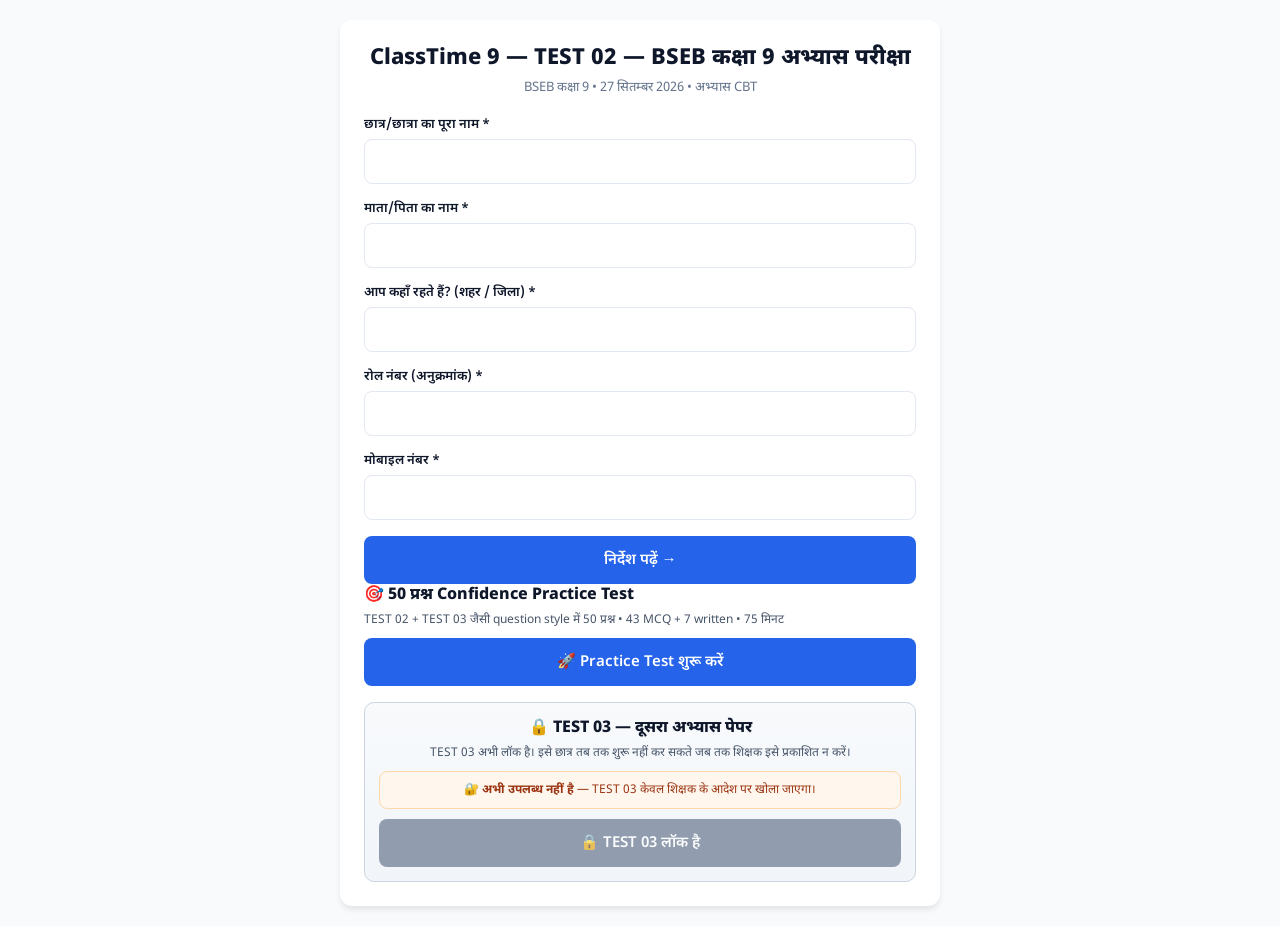
==== index.html @ c9197b89 "Add 50-question confidence practice test UI" ====
<!DOCTYPE html>
<html lang="hi">
<head>
  <meta charset="UTF-8" />
  <meta name="viewport" content="width=device-width, initial-scale=1.0" />
  <title>ClassTime 9 — TEST 02 — BSEB कक्षा 9 अभ्यास परीक्षा</title>
  <link rel="preconnect" href="https://fonts.googleapis.com">
  <link rel="preconnect" href="https://fonts.gstatic.com" crossorigin>
  <link href="https://fonts.googleapis.com/css2?family=Noto+Sans+Devanagari:wght@400;500;600;700;800&display=swap" rel="stylesheet">
  <link rel="stylesheet" href="style.css">
</head>
<body>

  <div id="screen-registration" class="screen active">
    <div class="auth-container">
      <div class="brand-header">
        <h1 id="registrationTestTitle">ClassTime 9 — TEST 02 — BSEB कक्षा 9 अभ्यास परीक्षा</h1>
        <p id="registrationTestSubtext" class="subtext">BSEB कक्षा 9 • 27 सितम्बर 2026 • अभ्यास CBT</p>
      </div>
      <div id="recoveryNotice" style="display:none; background:#fff7ed; border:1px solid #fed7aa; color:#9a3412; padding:12px 14px; border-radius:8px; margin-bottom:16px; font-size:14px; text-align:left;">
        <strong>↩️ पिछली परीक्षा मिली है</strong><br>
        आपके पहले से चुने गए उत्तर और परीक्षा की प्रगति इस डिवाइस पर सुरक्षित हैं। आगे बढ़ने पर परीक्षा वहीं से जारी होगी।
      </div>
      <form onsubmit="handleRegistration(event)">
        <div class="form-group"><label>छात्र/छात्रा का पूरा नाम *</label><input type="text" id="candidateName" required /></div>
        <div class="form-group"><label>माता/पिता का नाम *</label><input type="text" id="parentName" required /></div>
        <div class="form-group"><label>आप कहाँ रहते हैं? (शहर / जिला) *</label><input type="text" id="liveLocation" required /></div>
        <div class="form-group"><label>रोल नंबर (अनुक्रमांक) *</label><input type="text" id="rollNo" required /></div>
        <div class="form-group"><label>मोबाइल नंबर *</label><input type="tel" id="mobileNo" pattern="[0-9]{10}" required /></div>
        <button type="submit" class="btn btn-primary">निर्देश पढ़ें &rarr;</button>
      </form>
      <div id="practice50LaunchCard" class="practice50-launch-card">
        <div style="font-weight:800; margin-bottom:5px;">🎯 50 प्रश्न Confidence Practice Test</div>
        <div style="font-size:12px; line-height:1.5; color:#475569; margin-bottom:9px;">
          TEST 02 + TEST 03 जैसी question style में 50 प्रश्न • 43 MCQ + 7 written • 75 मिनट
        </div>
        <div class="btn-row" style="margin-top:0;">
          <button type="button" class="btn btn-primary" onclick="openPractice50StudentMode()">🚀 Practice Test शुरू करें</button>
        </div>
      </div>

      <div id="test03ReleaseCard" class="preview-entry test03-release-card is-locked">
        <div style="font-weight:800; margin-bottom:5px;">🔒 TEST 03 — दूसरा अभ्यास पेपर</div>
        <div style="font-size:12px; line-height:1.5; color:#475569; margin-bottom:9px;">
          TEST 03 अभी लॉक है। इसे छात्र तब तक शुरू नहीं कर सकते जब तक शिक्षक इसे प्रकाशित न करें।
        </div>
        <div id="test03LockNotice" class="test03-lock-notice" role="status">
          🔐 <strong>अभी उपलब्ध नहीं है</strong> — TEST 03 केवल शिक्षक के आदेश पर खोला जाएगा।
        </div>
        <div class="btn-row" style="margin-top:0;">
          <button id="test03StudentStartBtn" type="button" class="btn btn-primary" disabled aria-disabled="true">🔒 TEST 03 लॉक है</button>
        </div>
      </div>
      </div>
    </div>
  </div>

  <div id="screen-test03-preview" class="screen">
    <div class="auth-container">
      <div class="brand-header">
        <h1>TEST 03 — Preview</h1>
        <p class="subtext">Teacher/Draft Preview • यह पेपर अभी प्रकाशित परीक्षा के रूप में उपलब्ध नहीं है।</p>
      </div>
      <div class="instruction-card" style="text-align:left;">
        <strong>TEST 03 Preview + Student Mode</strong>
        <p style="margin-top:8px; line-height:1.6;">
          यहाँ पूरा TEST 03 question paper, image-based questions, options और answer key देख सकते हैं और उसी paper को Student Mode में खोलकर वास्तविक उत्तर भी दे सकते हैं।
        </p>
        <p style="margin-top:8px; line-height:1.6; color:#92400e;">
          ध्यान दें: GitHub Pages पर client-side preview को पूरी तरह private नहीं माना जा सकता। इसे केवल draft/teacher convenience के लिए उपयोग करें।
        </p>
      </div>
      <div id="test03PreviewContent" style="margin-top:16px;"></div>
      <div class="btn-row">
        <button class="btn btn-outline" onclick="goToScreen('screen-registration')">&larr; मुख्य पृष्ठ</button>
      </div>
    </div>
  </div>

  <div id="screen-instructions" class="screen">
    <div class="auth-container">
      <div class="brand-header">
        <h1>सामान्य निर्देश</h1>
        <p id="instructionTestName" class="subtext">ClassTime 9 — TEST 02 — BSEB कक्षा 9 अभ्यास परीक्षा</p>
      </div>
      <div class="instruction-card">
        <strong>परीक्षा का विवरण:</strong>
        <ul id="instructionList" class="instruction-list">
          <li><strong>कुल समय:</strong> 2 घंटे 30 मिनट (150 मिनट)</li>
          <li><strong>कुल प्रश्न:</strong> 100 प्रश्न — 86 बहुविकल्पीय + 14 लिखित-उत्तर</li>
          <li><strong>कुल स्कोर:</strong> 86 अंक (केवल बहुविकल्पीय प्रश्न)</li>
          <li><strong>गणित:</strong> 12 MCQ + 2 लिखित-उत्तर = 14 प्रश्न</li>
          <li><strong>विज्ञान:</strong> 12 MCQ + 2 लिखित-उत्तर = 14 प्रश्न</li>
           <li><strong>संस्कृत:</strong> 6 MCQ + 2 लिखित-उत्तर = 8 प्रश्न</li>
           <li><strong>सामाजिक विज्ञान:</strong> 12 MCQ + 2 लिखित-उत्तर = 14 प्रश्न</li>
          <li><strong>English:</strong> 16 MCQ + 2 लिखित-उत्तर = 18 प्रश्न</li>
           <li><strong>तर्कशक्ति:</strong> 12 MCQ + 2 लिखित-उत्तर = 14 प्रश्न</li>
          <li><strong>हिन्दी:</strong> 16 MCQ + 2 लिखित-उत्तर = 18 प्रश्न</li>
          <li><strong>प्रश्न का प्रकार:</strong> MCQ में एक सही विकल्प चुनें; subjective प्रश्न का उत्तर कॉपी में लिखें और checkbox पर टिक करें।</li>
          <li><strong>नकारात्मक अंकन:</strong> गलत उत्तर के लिए कोई नकारात्मक अंक नहीं है।</li>
          <li><strong>उत्तर सेव करें:</strong> अगला प्रश्न खोलने से पहले अपना चुना हुआ विकल्प जाँच लें।</li>
          <li><strong>रिव्यू:</strong> संदेह वाले प्रश्न को “रिव्यू के लिए मार्क करें” करके बाद में वापस आ सकते हैं।</li>
          <li><strong>उत्तर मिटाना:</strong> “उत्तर मिटाएं” से वर्तमान प्रश्न का चयन हटाया जा सकता है।</li>
          <li><strong>तकनीकी सावधानी:</strong> परीक्षा के दौरान ब्राउज़र टैब बार-बार बंद/रीलोड न करें।</li>
          <li><strong>सबमिशन:</strong> समय पूरा होने पर परीक्षा स्वतः सबमिट हो सकती है।</li>
          <li><strong>लिखित-उत्तर:</strong> 14 subjective questions के उत्तर परीक्षा स्क्रीन पर टाइप नहीं करने हैं। हर ऐसे प्रश्न का उत्तर अपनी कॉपी में लिखें और “मैंने कॉपी में उत्तर लिख लिया है” पर टिक करें।</li><li><strong>ईमेल:</strong> केवल objective answers और लिखित-उत्तर के marked status का रिकॉर्ड स्वचालित submission में जाता है।</li>
        </ul>
        <div class="highlight-rule">💡 यह एक अभ्यास/डायग्नोस्टिक मॉक टेस्ट है। प्रत्येक प्रश्न के चार विकल्पों में से एक सही उत्तर चुनें।</div>
      </div>
      <label class="checkbox-agree"><input type="checkbox" id="agreeRules" onchange="document.getElementById('startTestBtn').disabled = !this.checked;" /><span>मैंने सभी निर्देश पढ़ लिए हैं और परीक्षा शुरू करने के लिए तैयार हूँ।</span></label>
      <div class="btn-row">
        <button class="btn btn-outline" onclick="goToScreen('screen-registration')">&larr; पीछे</button>
        <button id="startTestBtn" class="btn btn-primary" disabled onclick="startTest()">परीक्षा शुरू करें &rarr;</button>
      </div>
    </div>
  </div>

  <div id="screen-exam" class="screen">
    <header class="exam-header">
      <div style="min-width:0;">
        <div style="font-size: 15px; font-weight: 700;" id="examHeaderName">छात्र का नाम</div>
        <div id="examTestName" style="font-size:10px; opacity:.82; white-space:nowrap; overflow:hidden; text-overflow:ellipsis;">ClassTime 9 — TEST 02</div>
      </div>
      <div id="connectionStatus" style="font-size:12px; font-weight:700; padding:5px 9px; border-radius:999px; background:#dcfce7; color:#166534;">🟢 Online</div>
      <div class="timer-container" id="timerDisplay">02:30:00</div>
    </header>
    <div class="exam-body">
      <main class="exam-main">
        <div class="section-pills" id="sectionPillsContainer"></div>
        <div style="margin-bottom: 10px; display: flex; justify-content: space-between;">
          <span class="q-number" id="questionTitle">प्रश्न 1</span>
          <span style="font-size: 13px; background:#f1f5f9; padding:4px 8px; border-radius:4px; color: #475569; font-weight:bold;" id="questionMarksTag">1 अंक</span>
        </div>
        <div class="question-content" id="questionText">लोड हो रहा है...</div>
        <div id="answerInteractionArea"></div>
        <div class="btn-row" style="margin-top: 20px; border-top: 1px solid #e2e8f0; padding-top: 15px;">
          <button class="btn btn-warning" onclick="markForReview()">रिव्यू के लिए मार्क करें</button>
          <button class="btn btn-outline" onclick="clearCurrentResponse()">उत्तर मिटाएं</button>
        </div>
        <div class="btn-row">
          <button class="btn btn-outline" id="prevBtn" onclick="navigateQuestion(-1)">&larr; पिछला</button>
          <button class="btn btn-primary" onclick="saveAndNext()">सेव करें और अगला &rarr;</button>
        </div>
      </main>
      <aside class="exam-sidebar">
        <div style="font-size: 13px; font-weight: bold; margin-bottom: 10px; text-align: center;">प्रश्न पैलेट (Question Palette)</div>
        <div class="palette-grid" id="paletteGrid"></div>
        <button class="btn btn-success" style="margin-top: 10px;" onclick="confirmSubmitTest()">परीक्षा सबमिट करें</button>
      </aside>
    </div>
  </div>

  <div id="screen-summary" class="screen">
    <div class="auth-container" style="text-align: center;">
      <h1 id="summaryTestTitle" style="color: #10b981; font-size: 26px;">🎉 ClassTime 9 — TEST 02 — BSEB कक्षा 9 अभ्यास परीक्षा सफलतापूर्वक सबमिट हो गया!</h1>
      <p id="summarySubtext" class="subtext">100 प्रश्नों का CBT पूरा हुआ — 86 MCQ स्कोर किए जाते हैं और 14 subjective उत्तर कॉपी में लिखे जाते हैं।</p>
      <div style="background:#eff6ff; border:1px solid #bfdbfe; border-radius:8px; padding:12px; margin:16px 0; font-size:13px; font-weight:700;">
        <span id="summaryExamName">📘 परीक्षा: ClassTime 9 — TEST 02 — BSEB कक्षा 9 अभ्यास परीक्षा</span>
      </div>
      <div class="stat-row">
        <div class="stat-box"><div class="num" id="statMcqScore">0 / 86</div><div style="font-size: 12px; margin-top:5px;">MCQ स्कोर</div></div>
        <div class="stat-box"><div class="num" id="statPercentage">0%</div><div style="font-size: 12px; margin-top:5px;">प्रतिशत</div></div>
      </div>
      <div class="stat-row">
        <div class="stat-box"><div class="num" id="statAttempted">0 / 86</div><div style="font-size: 12px; margin-top:5px;">MCQ प्रयास</div></div>
        <div class="stat-box"><div class="num" id="statUnanswered">0</div><div style="font-size: 12px; margin-top:5px;">अनुत्तरित MCQ</div></div>
      </div>
      <div class="stat-row">
        <div class="stat-box"><div class="num" id="statWrong">0</div><div style="font-size: 12px; margin-top:5px;">गलत MCQ</div></div>
        <div class="stat-box"><div class="num" id="statTimeSpent">--:--</div><div style="font-size: 12px; margin-top:5px;">लिया गया समय</div></div>
      </div>
      <div class="stat-row"><div class="stat-box"><div class="num" id="statSubjectiveMarked">0 / 14</div><div style="font-size: 12px; margin-top:5px;">कॉपी में लिखे चिन्हित</div></div><div class="stat-box"><div class="num" id="statMaxMarks">86 / 86</div><div style="font-size: 12px; margin-top:5px;">MCQ अधिकतम अंक</div></div></div><div id="subjectScoreBreakdown" style="display:grid; grid-template-columns:repeat(2,minmax(0,1fr)); gap:10px; margin:0 0 20px; text-align:center;"></div>
      <div style="text-align: left; background: #f8fafc; padding: 15px; border-radius: 8px; margin-bottom: 20px; font-size: 14px;">⚠️ <strong>महत्वपूर्ण निर्देश:</strong><br>अपने परिणाम की समीक्षा करें और गलत प्रश्नों को दोबारा हल करें।</div>
      <div id="emailStatus" class="email-status">आपके उत्तर शिक्षक के ईमेल पर स्वचालित रूप से भेजे जाएँगे।</div>
    </div>
  </div>

  <script src="questions.js"></script>
  <script src="test03-questions-maths.js"></script>
  <script src="test03-questions-science.js"></script>
  <script src="test03-questions-hindi.js"></script>
  <script src="test03-questions-sanskrit.js"></script>
  <script src="test03-questions-social.js"></script>
  <script src="test03-questions-english.js"></script>
  <script src="test03-questions-reasoning.js"></script>
  <script src="test-practice-questions.js"></script>
  <script src="test-paper-integrity.js"></script>
  <script src="app.js"></script>
  <script src="submission-queue.js"></script>
  <script>
    // Fill the registration form from the recovered attempt.
    window.addEventListener('load', () => {
      try {
        const recoveryKey = typeof getActiveRecoveryKey === 'function' ? getActiveRecoveryKey() : 'class9_cbt_active_exam_v1';
        const raw = localStorage.getItem(recoveryKey);
        if (raw) {
          const state = JSON.parse(raw);
          if (state && state.userProfile && state.examDeadlineMs && state.examDeadlineMs > Date.now()) {
            const p = state.userProfile;
            if (p.name) document.getElementById('candidateName').value = p.name;
            if (p.parent) document.getElementById('parentName').value = p.parent;
            if (p.location) document.getElementById('liveLocation').value = p.location;
            if (p.roll) document.getElementById('rollNo').value = p.roll;
            if (p.mobile) document.getElementById('mobileNo').value = p.mobile;
          }
        }
      } catch (error) {
        console.warn('Could not prefill recovered registration:', error);
      }

      if ('serviceWorker' in navigator) {
        navigator.serviceWorker.register('./service-worker.js').catch(error => {
          console.warn('Offline app shell registration failed:', error);
        });
      }

      const updateConnectionStatus = () => {
        const el = document.getElementById('connectionStatus');
        if (!el) return;
        if (navigator.onLine) {
          el.innerText = '🟢 Online';
          el.style.background = '#dcfce7';
          el.style.color = '#166534';
        } else {
          el.innerText = '🟠 Offline — उत्तर सुरक्षित हैं';
          el.style.background = '#ffedd5';
          el.style.color = '#9a3412';
        }
      };
      window.addEventListener('online', updateConnectionStatus);
      window.addEventListener('offline', updateConnectionStatus);
      updateConnectionStatus();
    });
  </script>
</body>
</html>
---- style.css ----
:root {
  --primary: #2563eb;
  --primary-dark: #1d4ed8;
  --primary-light: #dbeafe;
  --bg: #f8fafc;
  --surface: #ffffff;
  --text-main: #0f172a;
  --text-muted: #64748b;
  --border: #e2e8f0;
  --answered: #10b981;
  --unanswered: #ef4444;
  --review: #8b5cf6;
  --not-visited: #94a3b8;
  --radius: 12px;
}

* {
  box-sizing: border-box;
  margin: 0;
  padding: 0;
  font-family: 'Noto Sans Devanagari', sans-serif;
}

body {
  background-color: var(--bg);
  color: var(--text-main);
  min-height: 100vh;
  display: flex;
  flex-direction: column;
}

.screen { display: none; width: 100%; height: 100%; }
.screen.active { display: flex; flex-direction: column; }
.auth-container {
  max-width: 600px;
  margin: 20px auto;
  padding: 24px;
  background: var(--surface);
  border-radius: var(--radius);
  box-shadow: 0 4px 6px -1px rgba(0,0,0,0.1);
  width: 95%;
}
.brand-header { text-align: center; margin-bottom: 20px; }
h1 { font-size: 22px; font-weight: 800; color: #0f172a; }
p.subtext { color: var(--text-muted); font-size: 13px; margin-top: 6px; }
.form-group { margin-bottom: 16px; }
.form-group label { display: block; font-size: 13px; font-weight: 600; margin-bottom: 6px; }
.form-group input { width: 100%; padding: 12px; border: 1.5px solid var(--border); border-radius: 8px; font-size: 14px; }
.form-group input:focus { outline: none; border-color: var(--primary); }
.btn { display: inline-flex; align-items: center; justify-content: center; padding: 14px 20px; font-size: 15px; font-weight: 600; border-radius: 8px; border: none; cursor: pointer; transition: 0.2s; width: 100%; }
.btn-primary { background: var(--primary); color: #fff; }
.btn-outline { background: transparent; border: 1.5px solid var(--border); color: var(--text-main); }
.btn-warning { background: var(--review); color: #fff; }
.btn-success { background: var(--answered); color: white; }
.btn-row { display: flex; gap: 10px; margin-top: 15px; flex-wrap: wrap; }
.btn-row .btn { flex: 1; min-width: 120px; }
.instruction-card { background: #f8fafc; border: 1px solid var(--border); padding: 16px; border-radius: 8px; font-size: 13px; line-height: 1.6; }
.highlight-rule { background: #fef3c7; border-left: 4px solid #f59e0b; padding: 10px; margin: 10px 0; font-weight: 600; color: #92400e; }
.checkbox-agree { display: flex; align-items: flex-start; gap: 10px; font-size: 13px; margin: 16px 0; }
.exam-header { background: #1e293b; color: #fff; padding: 12px 16px; display: flex; justify-content: space-between; align-items: center; position: sticky; top: 0; z-index: 50; }
.timer-container { font-family: monospace; font-size: 18px; font-weight: 700; background: rgba(255,255,255,0.1); padding: 6px 12px; border-radius: 6px; }
.exam-body { display: flex; flex: 1; overflow: hidden; flex-direction: column; }
.exam-main { flex: 1; overflow-y: auto; padding: 16px; background: #fff; }
.section-pills { display: flex; gap: 8px; overflow-x: auto; padding-bottom: 10px; margin-bottom: 16px; white-space: nowrap; }
.pill-btn { padding: 6px 12px; border-radius: 6px; font-size: 13px; border: 1px solid var(--border); background: #f8fafc; cursor: pointer; }
.pill-btn.active { background: var(--primary); color: white; }
.q-number { font-size: 16px; font-weight: 700; }
.question-content { font-size: 16px; line-height: 1.5; font-weight: 600; margin-bottom: 20px; }

/* Passage-based questions */
.passage-box { background: #f8fafc; border: 1px solid var(--border); border-left: 4px solid var(--primary); border-radius: 10px; padding: 16px; margin-bottom: 18px; font-weight: 500; }
.passage-label { font-size: 12px; font-weight: 800; letter-spacing: .05em; margin-bottom: 8px; color: var(--primary); }
.passage-text { font-size: 15px; line-height: 1.75; font-weight: 500; white-space: pre-wrap; }
.question-prompt { margin-top: 14px; font-weight: 700; }

.options-container { display: flex; flex-direction: column; gap: 10px; margin-bottom: 20px; }
.option-item { display: flex; align-items: center; padding: 12px; border: 1.5px solid var(--border); border-radius: 8px; cursor: pointer; background: #fff; }
.option-item.selected { border-color: var(--primary); background: #ebf5ff; }
.option-item input { margin-right: 12px; transform: scale(1.2); }
.subjective-instruction-box { background: #f0fdf4; border: 1.5px dashed #22c55e; border-radius: 8px; padding: 16px; text-align: center; }
.written-checkbox-label { display: inline-flex; align-items: center; gap: 8px; padding: 10px; background: #fff; border: 1.5px solid #22c55e; border-radius: 8px; font-weight: 600; font-size: 13px; color: #166534; margin-top: 10px; width: 100%; justify-content: center; cursor:pointer;}
.written-checkbox-label input { transform: scale(1.2); accent-color: #22c55e; }
.exam-sidebar { background: #f8fafc; border-top: 1px solid var(--border); padding: 16px; display: flex; flex-direction: column; }
.palette-grid { display: grid; grid-template-columns: repeat(auto-fill, minmax(40px, 1fr)); gap: 8px; max-height: 150px; overflow-y: auto; margin-bottom: 10px;}
.palette-btn { aspect-ratio: 1; border-radius: 6px; border: none; font-size: 12px; font-weight: 700; color: #fff; cursor: pointer; }
.status-not-visited { background: var(--not-visited); }
.status-answered { background: var(--answered); }
.status-unanswered { background: var(--unanswered); }
.status-review { background: var(--review); }
.palette-subjective { outline: 2px dashed #f59e0b; outline-offset: -3px; }
.active-q { box-shadow: 0 0 0 3px #0f172a !important; }
.stat-row { display: flex; gap: 10px; margin: 20px 0; text-align: center; }
.stat-box { flex: 1; padding: 16px 10px; background: #f8fafc; border: 1px solid var(--border); border-radius: 8px; }
.stat-box .num { font-size: 20px; font-weight: 800; color: var(--primary); }
@media (min-width: 768px) {
  .exam-body { flex-direction: row; height: calc(100vh - 60px); }
  .exam-sidebar { width: 300px; border-top: none; border-left: 1px solid var(--border); height: 100%; }
  .palette-grid { max-height: unset; flex: 1; }
}
html { -webkit-text-size-adjust: 100%; }
button, input { touch-action: manipulation; }
button { min-height: 44px; }
input { min-height: 44px; }
.instruction-list { margin: 10px 0 0 20px; padding-right: 4px; }
.instruction-list li { margin: 7px 0; }
.email-status { margin-top: 14px; padding: 12px; border-radius: 8px; font-size: 13px; line-height: 1.5; background: #eff6ff; border: 1px solid #bfdbfe; }
.email-status.success { background: #ecfdf5; border-color: #86efac; color: #166534; }
.email-status.warning { background: #fffbeb; border-color: #fcd34d; color: #92400e; }
.email-status.error { background: #fef2f2; border-color: #fca5a5; color: #991b1b; }
@media (max-width: 767px) {
  body { min-height: 100dvh; overflow-x: hidden; }
  .auth-container { width: min(100% - 20px, 560px); margin: 10px auto; padding: 18px 14px; border-radius: 10px; }
  h1 { font-size: 20px; }
  p.subtext { font-size: 12px; }
  .form-group { margin-bottom: 13px; }
  .form-group input { font-size: 16px; padding: 11px; }
  .instruction-card { font-size: 13px; padding: 13px; line-height: 1.55; }
  .checkbox-agree { font-size: 12px; line-height: 1.45; }
  .exam-header { padding: 9px 10px; gap: 8px; }
  #examHeaderName { max-width: 55vw; overflow: hidden; text-overflow: ellipsis; white-space: nowrap; }
  .timer-container { font-size: 16px; padding: 6px 8px; }
  .exam-main { padding: 11px; }
  .section-pills { gap: 6px; margin-bottom: 12px; scrollbar-width: thin; }
  .pill-btn { flex: 0 0 auto; min-height: 40px; padding: 7px 10px; }
  .question-content { font-size: 15px; line-height: 1.6; margin-bottom: 14px; }
  .passage-box { padding: 13px; margin-bottom: 14px; }
  .passage-text { font-size: 14px; line-height: 1.7; }
  .question-prompt { margin-top: 12px; }
  .option-item { min-height: 50px; padding: 11px; font-size: 14px; line-height: 1.45; }
  .option-item input { flex: 0 0 auto; margin-right: 9px; }
  .btn-row { gap: 8px; margin-top: 10px; }
  .btn-row .btn { min-width: 0; padding: 11px 9px; font-size: 13px; }
  .exam-sidebar { padding: 10px; }
  .palette-grid { grid-template-columns: repeat(10, minmax(30px, 1fr)); gap: 5px; max-height: 130px; }
  .palette-btn { min-height: 34px; font-size: 11px; }
  .stat-row { flex-direction: column; }
  .screen.active { min-height: 100dvh; }
}
@media (max-width: 380px) {
  .auth-container { padding: 15px 11px; }
  .question-content { font-size: 14px; }
  .btn-row .btn { font-size: 12px; }
  .palette-grid { grid-template-columns: repeat(8, minmax(30px, 1fr)); }
}
@media (min-width: 768px) { .exam-body { height: calc(100dvh - 60px); } }


.preview-entry {
  margin-top: 16px;
  padding: 14px;
  background: #eff6ff;
  border: 1.5px solid #93c5fd;
  border-radius: 10px;
  text-align: center;
}


.test03-preview-toolbar {
  display: flex;
  flex-direction: column;
  gap: 12px;
  margin-bottom: 12px;
}
.test03-preview-meta {
  display: flex;
  flex-direction: column;
  gap: 4px;
}
.test03-preview-meta span {
  color: var(--text-muted);
  font-size: 12px;
}
.test03-preview-actions {
  display: grid;
  grid-template-columns: repeat(4, minmax(0,1fr));
  gap: 8px;
  align-items: end;
}
.test03-preview-actions label {
  font-size: 12px;
  font-weight: 700;
  color: #334155;
}
.test03-preview-actions select {
  display: block;
  width: 100%;
  margin-top: 5px;
  min-height: 42px;
  border: 1px solid var(--border);
  border-radius: 8px;
  background: #fff;
  padding: 8px;
}
.test03-toggle {
  display: flex !important;
  align-items: center;
  gap: 7px;
  min-height: 42px;
  padding: 8px;
  border: 1px solid var(--border);
  border-radius: 8px;
  background: #fff;
}
.test03-toggle input { min-height: auto; }
.test03-print-btn { min-height: 42px !important; }
.test03-preview-warning {
  margin-bottom: 12px;
  padding: 10px 12px;
  border: 1px solid #fcd34d;
  border-radius: 8px;
  background: #fffbeb;
  color: #92400e;
  font-size: 12px;
  line-height: 1.5;
}
.test03-filter-summary {
  margin-bottom: 10px;
  color: #475569;
  font-size: 12px;
}
.test03-question-card {
  background: #fff;
  border: 1px solid var(--border);
  border-radius: 10px;
  padding: 14px;
  margin-bottom: 12px;
  break-inside: avoid;
}
.test03-question-top {
  display: flex;
  flex-wrap: wrap;
  gap: 6px;
  align-items: center;
  margin-bottom: 9px;
}
.test03-qid {
  font-weight: 800;
  color: var(--primary);
}
.test03-subject, .test03-difficulty, .test03-topic {
  font-size: 11px;
  padding: 4px 7px;
  border-radius: 999px;
  background: #f1f5f9;
  color: #475569;
}
.test03-difficulty { font-weight: 700; }
.difficulty-easy { background: #ecfdf5; color: #166534; }
.difficulty-moderate { background: #eff6ff; color: #1d4ed8; }
.difficulty-challenging { background: #fff7ed; color: #9a3412; }
.test03-question-text {
  font-size: 15px;
  font-weight: 700;
  line-height: 1.55;
  margin-bottom: 10px;
}
.test03-passage {
  background: #f8fafc;
  border-left: 4px solid var(--primary);
  border-radius: 8px;
  padding: 12px;
  margin-bottom: 10px;
  font-size: 13px;
  line-height: 1.75;
  white-space: pre-wrap;
}
.test03-passage-title {
  font-size: 11px;
  font-weight: 800;
  color: var(--primary);
  margin-bottom: 5px;
}
.test03-image-wrap {
  border: 1px solid var(--border);
  border-radius: 8px;
  padding: 8px;
  margin: 10px 0;
  background: #fff;
  text-align: center;
}
.test03-image-wrap img {
  display: block;
  max-width: 100%;
  width: min(100%, 620px);
  height: auto;
  margin: 0 auto;
}
.test03-options {
  display: grid;
  gap: 7px;
}
.test03-option {
  display: flex;
  gap: 9px;
  align-items: flex-start;
  border: 1px solid #e2e8f0;
  border-radius: 7px;
  padding: 9px 10px;
  font-size: 13px;
  line-height: 1.5;
}
.test03-letter {
  min-width: 23px;
  height: 23px;
  display: inline-flex;
  align-items: center;
  justify-content: center;
  border-radius: 50%;
  background: #f1f5f9;
  font-weight: 800;
  color: #334155;
}
.test03-answer {
  margin-top: 10px;
  border-left: 4px solid #16a34a;
  padding: 8px 10px;
  background: #f0fdf4;
  color: #166534;
  font-size: 12px;
}
.test03-written-note {
  padding: 10px;
  border: 1px dashed #22c55e;
  border-radius: 8px;
  background: #f0fdf4;
  color: #166534;
  font-size: 12px;
}
@media (max-width: 767px) {
  .test03-preview-actions { grid-template-columns: 1fr 1fr; }
}
@media print {
  body { background: #fff !important; }
  .screen:not(#screen-test03-preview), .test03-preview-toolbar, .test03-preview-warning,
  #screen-test03-preview > .auth-container > .brand-header + .instruction-card,
  #screen-test03-preview > .auth-container > .btn-row { display: none !important; }
  #screen-test03-preview { display: block !important; }
  #screen-test03-preview .auth-container { box-shadow: none; max-width: none; width: 100%; margin: 0; padding: 0; }
  .test03-question-card { border: 0; margin-bottom: 18px; padding: 0 0 10px; }
  .test03-question-text { font-size: 12px; }
  .test03-option, .test03-passage, .test03-written-note { font-size: 11px; }
}


/* TEST 03 preview responsiveness */
#screen-test03-preview .auth-container {
  width: min(96%, 1180px);
  max-width: 1180px;
}
#screen-test03-preview {
  overflow-y: auto;
}
.test03-question-card {
  overflow: hidden;
}
.test03-image-wrap {
  overflow: hidden;
}
.test03-image-wrap img {
  display: block;
  width: min(100%, 720px);
  max-width: 100%;
  max-height: 520px;
  height: auto;
  object-fit: contain;
  object-position: center;
  margin: 0 auto;
}
.test03-question-text,
.test03-option,
.test03-passage,
.test03-answer {
  overflow-wrap: anywhere;
}
@media (max-width: 900px) {
  #screen-test03-preview .auth-container {
    width: min(98%, 820px);
    padding: 16px;
  }
  .test03-preview-actions {
    grid-template-columns: 1fr 1fr;
  }
}
@media (max-width: 600px) {
  #screen-test03-preview .auth-container {
    width: calc(100% - 12px);
    margin: 6px auto;
    padding: 11px;
    border-radius: 9px;
  }
  #screen-test03-preview h1 {
    font-size: 19px;
    line-height: 1.3;
  }
  #screen-test03-preview .subtext {
    font-size: 11px;
  }
  .test03-preview-actions {
    grid-template-columns: 1fr;
  }
  .test03-preview-actions label,
  .test03-toggle,
  .test03-print-btn {
    width: 100%;
  }
  .test03-question-card {
    padding: 11px;
    margin-bottom: 9px;
    border-radius: 8px;
  }
  .test03-question-text {
    font-size: 14px;
    line-height: 1.6;
  }
  .test03-option {
    font-size: 12.5px;
    padding: 9px;
    line-height: 1.45;
  }
  .test03-image-wrap {
    padding: 5px;
    margin: 7px 0;
  }
  .test03-image-wrap img {
    width: 100%;
    max-height: 360px;
  }
}
@media (max-width: 380px) {
  #screen-test03-preview .auth-container {
    width: calc(100% - 8px);
    padding: 9px;
  }
  .test03-question-text {
    font-size: 13px;
  }
  .test03-option {
    font-size: 12px;
    padding: 8px;
  }
  .test03-subject, .test03-difficulty, .test03-topic, .test03-qid {
    font-size: 10px;
  }
}
@media print {
  #screen-test03-preview .auth-container {
    width: 100%;
    max-width: none;
    padding: 0;
  }
  .test03-image-wrap img {
    max-height: none;
  }
}


/* TEST 03 student-response mode */
.test03-student-start {
  background: #0f766e !important;
  border-color: #0f766e !important;
}
#screen-registration[data-active-test="test03"] .preview-entry {
  display: none !important;
}
.student-mode-active .exam-header {
  box-shadow: 0 2px 12px rgba(15, 118, 110, .16);
}
#examTestName {
  color: rgba(255,255,255,.86);
}
@media (max-width: 600px) {
  #examTestName {
    max-width: 44vw;
  }
}


/* Student exam image questions */
.question-image-wrap {
  width: 100%;
  margin: 12px 0 18px;
  padding: 8px;
  border: 1px solid var(--border);
  border-radius: 10px;
  background: #fff;
  text-align: center;
  overflow: hidden;
}
.question-image-wrap img {
  display: block;
  width: min(100%, 760px);
  max-width: 100%;
  max-height: 520px;
  height: auto;
  object-fit: contain;
  margin: 0 auto;
}
@media (max-width: 767px) {
  .question-image-wrap {
    padding: 5px;
    margin: 9px 0 14px;
  }
  .question-image-wrap img {
    max-height: 380px;
  }
}
@media (max-width: 380px) {
  .question-image-wrap img {
    max-height: 300px;
  }
}

.test03-release-card {
  background: linear-gradient(180deg, #f0fdfa 0%, #eff6ff 100%);
  border-color: #5eead4;
}
.test03-release-card.is-locked {
  background: linear-gradient(180deg, #f8fafc 0%, #f1f5f9 100%);
  border-color: #cbd5e1;
}
.test03-release-card .btn-primary {
  background: #0f766e;
}
.test03-release-card .btn-primary:disabled {
  opacity: 0.68;
  cursor: not-allowed;
  background: #64748b;
}
.test03-lock-notice {
  background: #fff7ed;
  color: #9a3412;
  border: 1px solid #fed7aa;
  border-radius: 8px;
  padding: 9px 11px;
  margin-bottom: 10px;
  font-size: 12px;
  line-height: 1.5;
}
@media (max-width: 600px) {
  .test03-release-card .btn-row {
    flex-direction: column;
  }
}
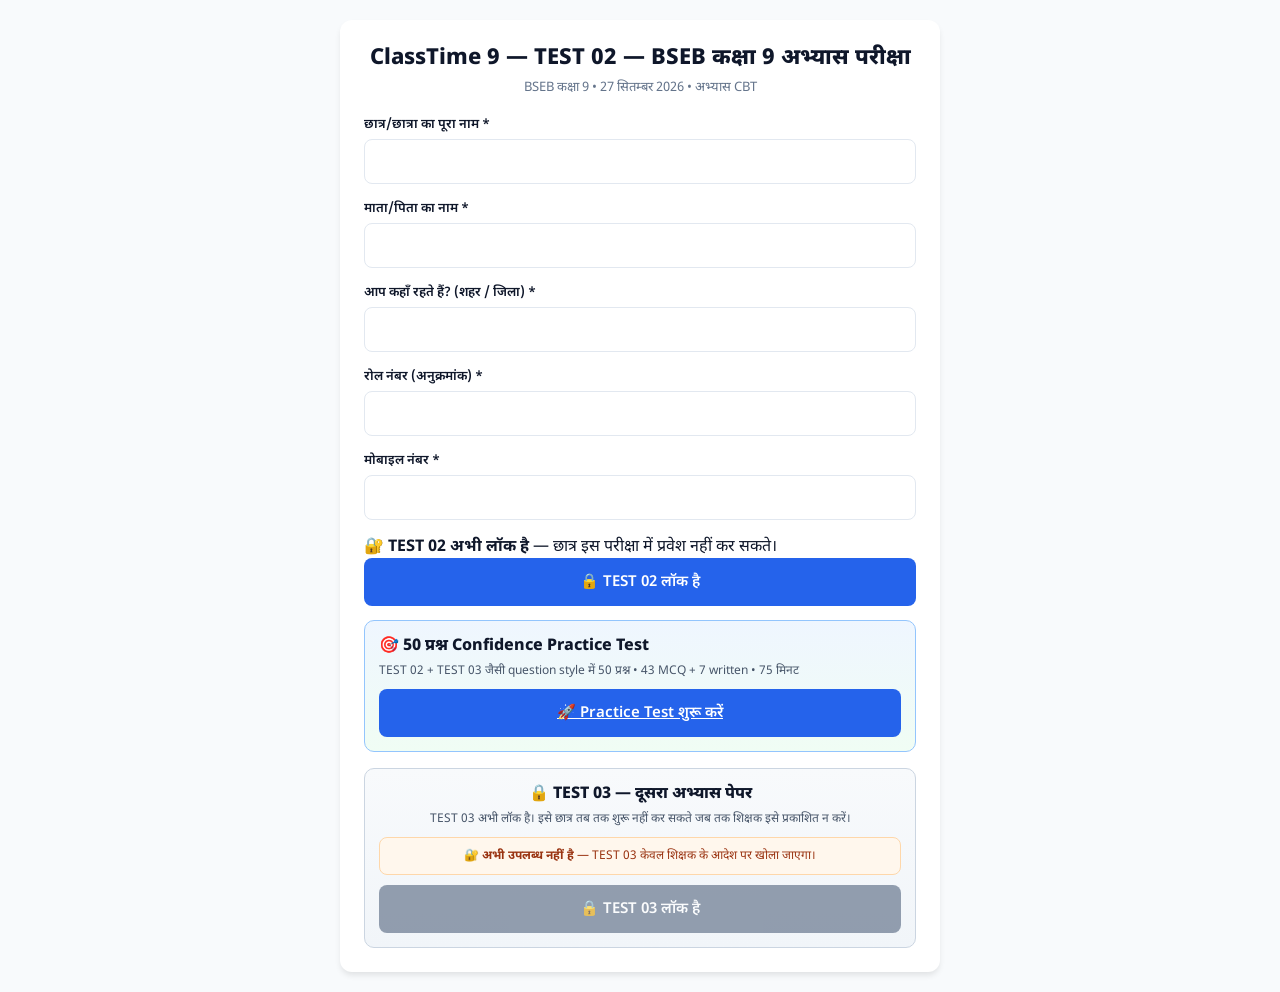
==== commit 3e41d07e: "Lock TEST 02 entry and make practice launch direct" ====
--- a/index.html
+++ b/index.html
@@ -27,7 +27,10 @@
         <div class="form-group"><label>आप कहाँ रहते हैं? (शहर / जिला) *</label><input type="text" id="liveLocation" required /></div>
         <div class="form-group"><label>रोल नंबर (अनुक्रमांक) *</label><input type="text" id="rollNo" required /></div>
         <div class="form-group"><label>मोबाइल नंबर *</label><input type="tel" id="mobileNo" pattern="[0-9]{10}" required /></div>
-        <button type="submit" class="btn btn-primary">निर्देश पढ़ें &rarr;</button>
+        <div id="test2LockNotice" class="test2-lock-notice" role="status">
+        🔐 <strong>TEST 02 अभी लॉक है</strong> — छात्र इस परीक्षा में प्रवेश नहीं कर सकते।
+      </div>
+      <button id="test2InstructionsBtn" type="submit" class="btn btn-primary" disabled aria-disabled="true">🔒 TEST 02 लॉक है</button>
       </form>
       <div id="practice50LaunchCard" class="practice50-launch-card">
         <div style="font-weight:800; margin-bottom:5px;">🎯 50 प्रश्न Confidence Practice Test</div>
@@ -35,7 +38,7 @@
           TEST 02 + TEST 03 जैसी question style में 50 प्रश्न • 43 MCQ + 7 written • 75 मिनट
         </div>
         <div class="btn-row" style="margin-top:0;">
-          <button type="button" class="btn btn-primary" onclick="openPractice50StudentMode()">🚀 Practice Test शुरू करें</button>
+          <a id="practice50StudentStartBtn" class="btn btn-primary" href="?test=practice50">🚀 Practice Test शुरू करें</a>
         </div>
       </div>
 
--- a/style.css
+++ b/style.css
@@ -510,6 +510,22 @@
   }
 }
 
+.practice50-launch-card {
+  margin-top: 14px;
+  padding: 14px;
+  border: 1px solid #93c5fd;
+  border-radius: 10px;
+  background: linear-gradient(180deg, #eff6ff 0%, #f0fdf4 100%);
+}
+.practice50-launch-card .btn-primary {
+  background: #2563eb;
+}
+@media (max-width: 600px) {
+  .practice50-launch-card .btn-row {
+    flex-direction: column;
+  }
+}
+
 .test03-release-card {
   background: linear-gradient(180deg, #f0fdfa 0%, #eff6ff 100%);
   border-color: #5eead4;
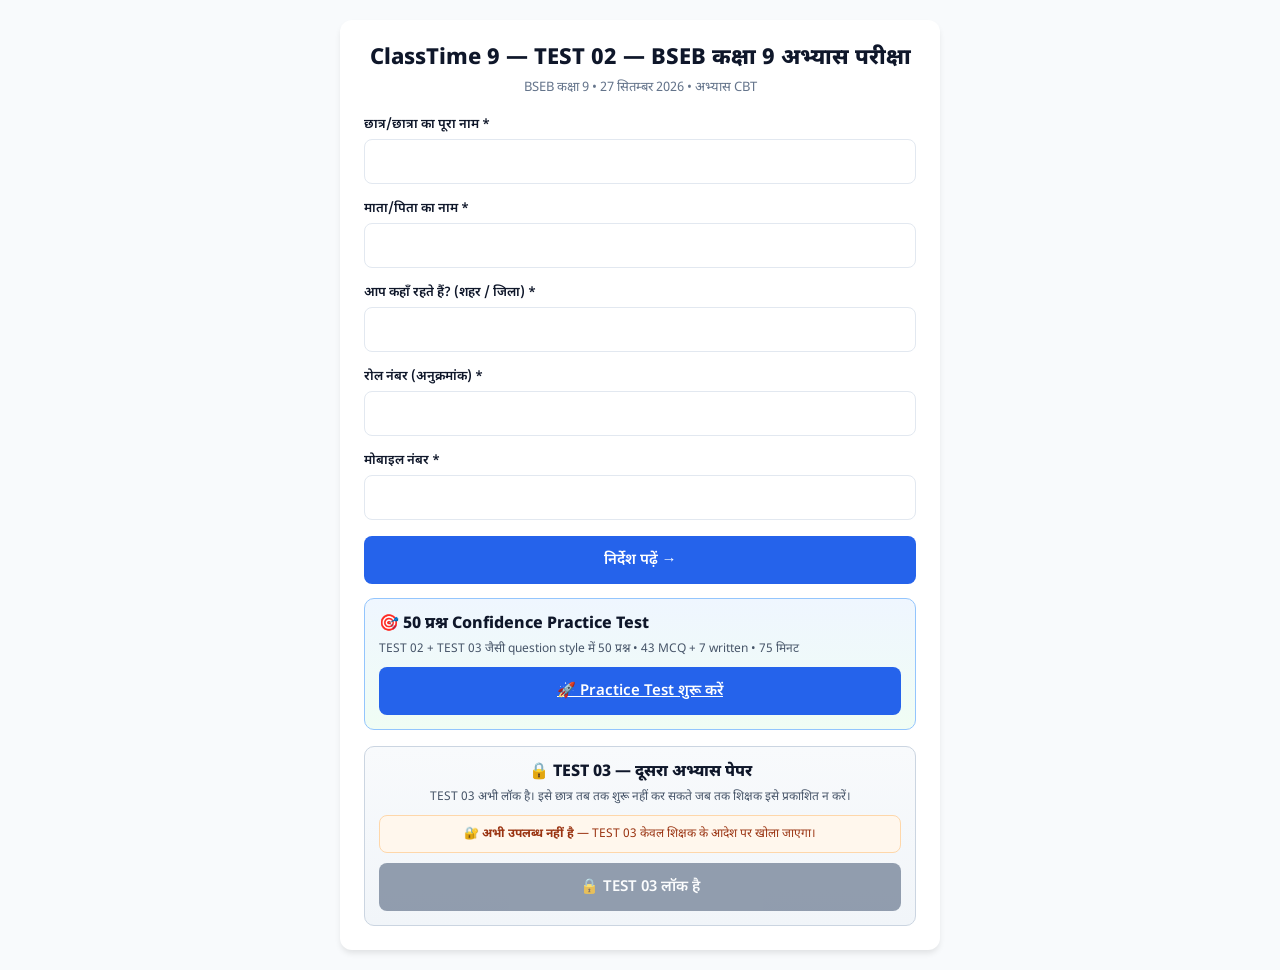
==== commit bcb16dcd: "Enable TEST 02 instruction entry" ====
--- a/index.html
+++ b/index.html
@@ -27,10 +27,8 @@
         <div class="form-group"><label>आप कहाँ रहते हैं? (शहर / जिला) *</label><input type="text" id="liveLocation" required /></div>
         <div class="form-group"><label>रोल नंबर (अनुक्रमांक) *</label><input type="text" id="rollNo" required /></div>
         <div class="form-group"><label>मोबाइल नंबर *</label><input type="tel" id="mobileNo" pattern="[0-9]{10}" required /></div>
-        <div id="test2LockNotice" class="test2-lock-notice" role="status">
-        🔐 <strong>TEST 02 अभी लॉक है</strong> — छात्र इस परीक्षा में प्रवेश नहीं कर सकते।
-      </div>
-      <button id="test2InstructionsBtn" type="submit" class="btn btn-primary" disabled aria-disabled="true">🔒 TEST 02 लॉक है</button>
+        <div id="test2LockNotice" class="test2-lock-notice" role="status" style="display:none;"></div>
+      <button id="test2InstructionsBtn" type="submit" class="btn btn-primary">निर्देश पढ़ें &rarr;</button>
       </form>
       <div id="practice50LaunchCard" class="practice50-launch-card">
         <div style="font-weight:800; margin-bottom:5px;">🎯 50 प्रश्न Confidence Practice Test</div>
--- a/style.css
+++ b/style.css
@@ -510,6 +510,21 @@
   }
 }
 
+.test2-lock-notice {
+  background: #fff7ed;
+  color: #9a3412;
+  border: 1px solid #fed7aa;
+  border-radius: 8px;
+  padding: 9px 11px;
+  margin: 0 0 10px;
+  font-size: 12px;
+  line-height: 1.5;
+}
+#test2InstructionsBtn:disabled {
+  opacity: 0.68;
+  cursor: not-allowed;
+  background: #64748b;
+}
 .practice50-launch-card {
   margin-top: 14px;
   padding: 14px;
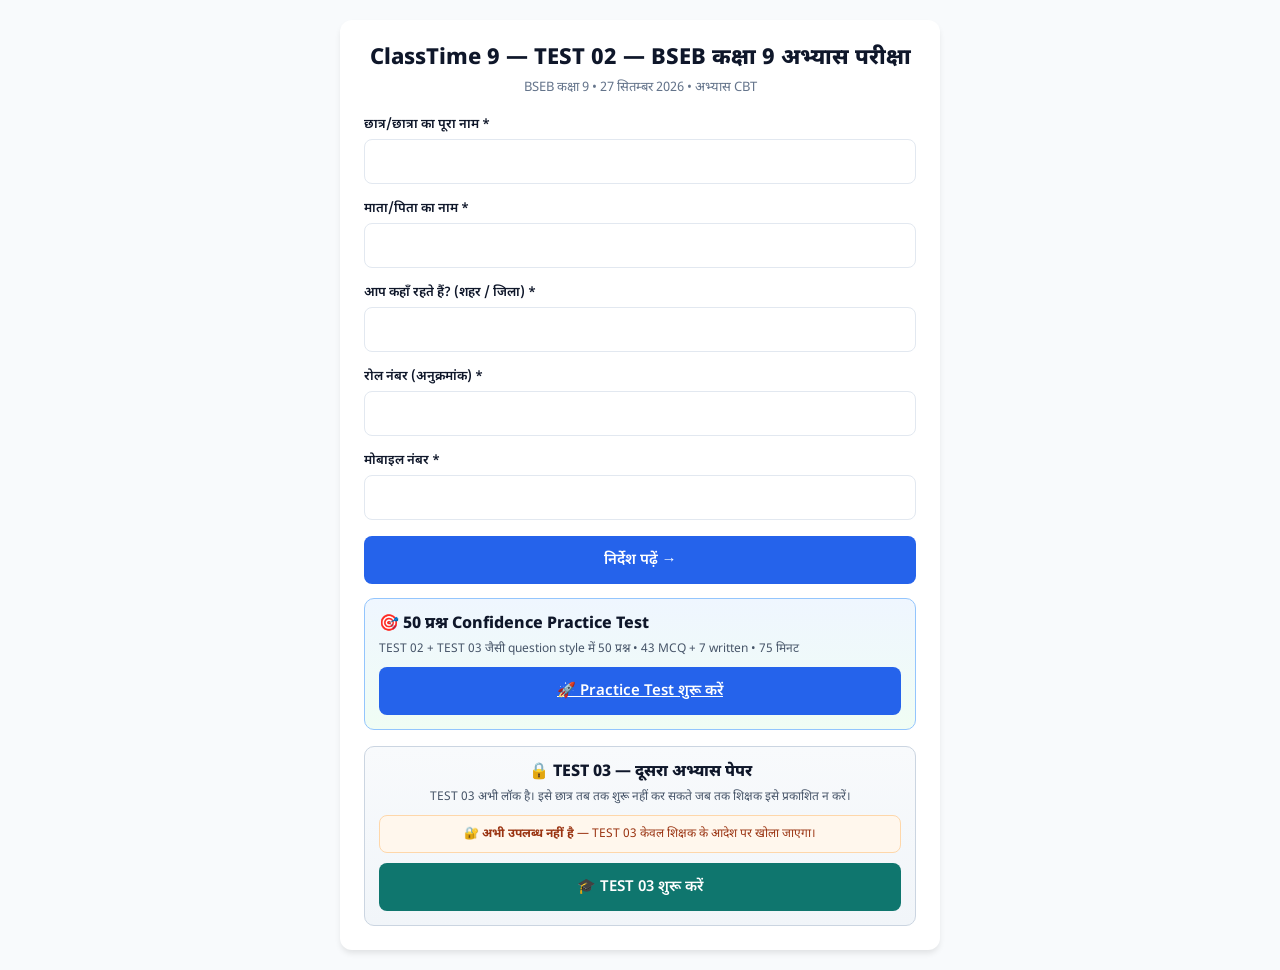
==== commit c486991d: "Enable TEST 03 student launch button" ====
--- a/index.html
+++ b/index.html
@@ -49,7 +49,7 @@
           🔐 <strong>अभी उपलब्ध नहीं है</strong> — TEST 03 केवल शिक्षक के आदेश पर खोला जाएगा।
         </div>
         <div class="btn-row" style="margin-top:0;">
-          <button id="test03StudentStartBtn" type="button" class="btn btn-primary" disabled aria-disabled="true">🔒 TEST 03 लॉक है</button>
+          <button id="test03StudentStartBtn" type="button" class="btn btn-primary" onclick="openTest03StudentMode()">🎓 TEST 03 शुरू करें</button>
         </div>
       </div>
       </div>
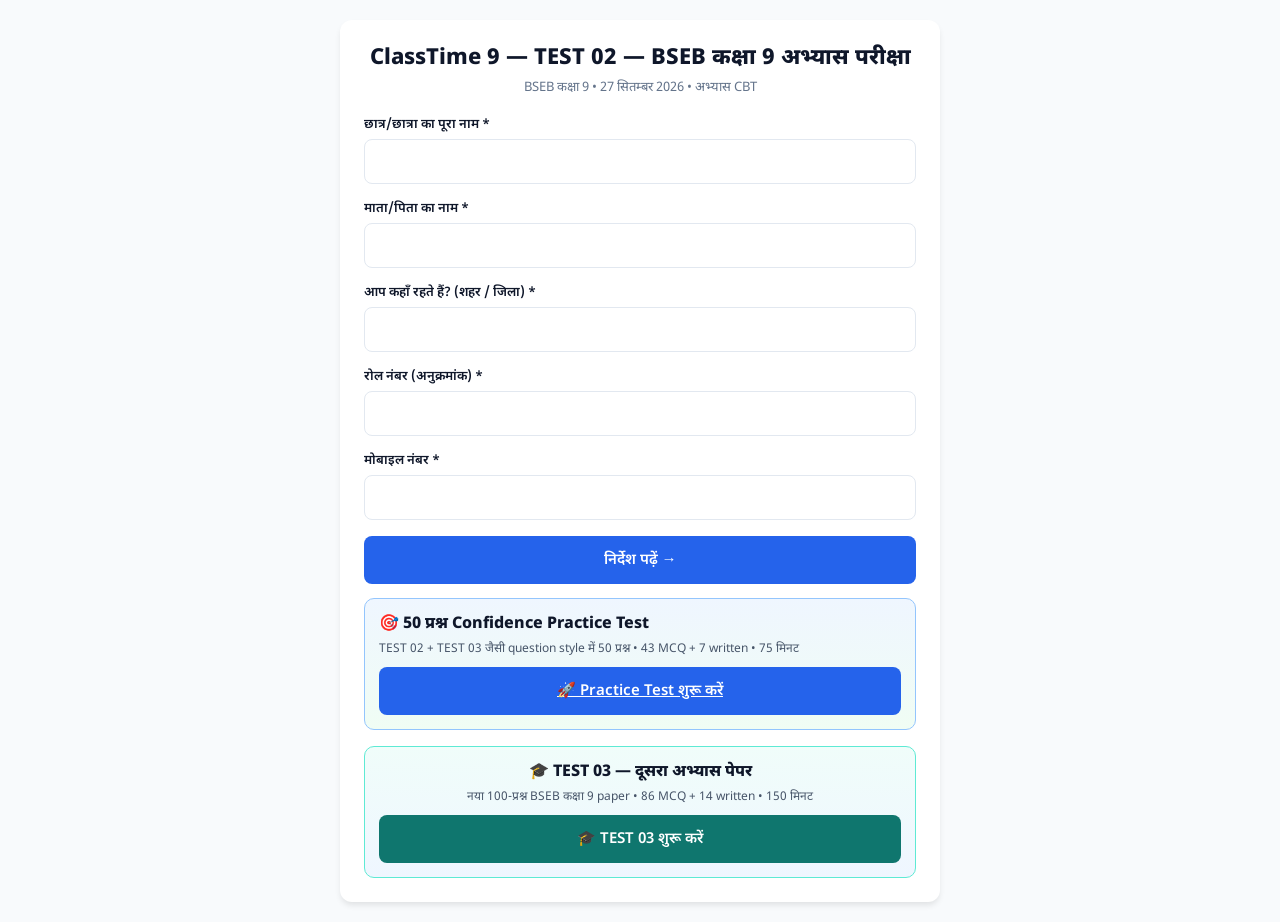
==== commit 743ec214: "Show TEST 03 as available" ====
--- a/index.html
+++ b/index.html
@@ -40,14 +40,12 @@
         </div>
       </div>
 
-      <div id="test03ReleaseCard" class="preview-entry test03-release-card is-locked">
-        <div style="font-weight:800; margin-bottom:5px;">🔒 TEST 03 — दूसरा अभ्यास पेपर</div>
+      <div id="test03ReleaseCard" class="preview-entry test03-release-card">
+        <div style="font-weight:800; margin-bottom:5px;">🎓 TEST 03 — दूसरा अभ्यास पेपर</div>
         <div style="font-size:12px; line-height:1.5; color:#475569; margin-bottom:9px;">
-          TEST 03 अभी लॉक है। इसे छात्र तब तक शुरू नहीं कर सकते जब तक शिक्षक इसे प्रकाशित न करें।
-        </div>
-        <div id="test03LockNotice" class="test03-lock-notice" role="status">
-          🔐 <strong>अभी उपलब्ध नहीं है</strong> — TEST 03 केवल शिक्षक के आदेश पर खोला जाएगा।
-        </div>
+          नया 100-प्रश्न BSEB कक्षा 9 paper • 86 MCQ + 14 written • 150 मिनट
+        </div>
+        <div id="test03LockNotice" class="test03-lock-notice" role="status" style="display:none;"></div>
         <div class="btn-row" style="margin-top:0;">
           <button id="test03StudentStartBtn" type="button" class="btn btn-primary" onclick="openTest03StudentMode()">🎓 TEST 03 शुरू करें</button>
         </div>
